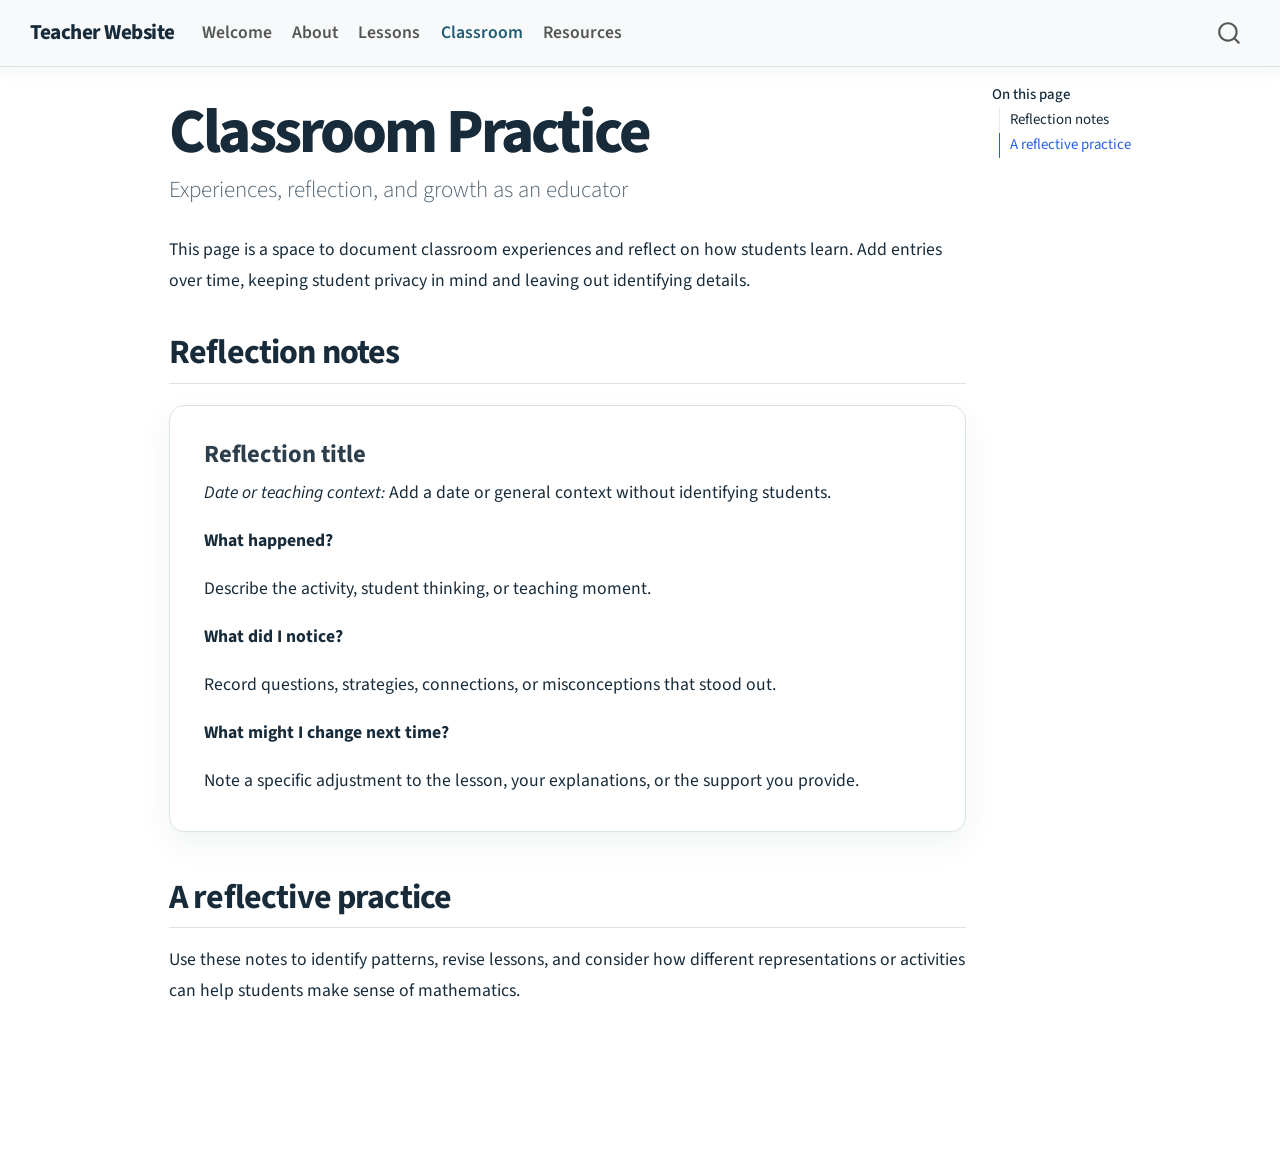
==== classroom.html @ 3ddf19dd "Built site for gh-pages" ====
<!DOCTYPE html>
<html xmlns="http://www.w3.org/1999/xhtml" lang="en" xml:lang="en"><head>

<meta charset="utf-8">
<meta name="generator" content="quarto-1.10.18">

<meta name="viewport" content="width=device-width, initial-scale=1.0, user-scalable=yes">


<title>Classroom Practice – Teacher Website</title>
<style>
/* Default styles provided by pandoc.
** See https://pandoc.org/MANUAL.html#variables-for-html for config info.
*/
span.smallcaps{font-variant: small-caps;}
div.columns{display: flex; gap: 1.5em;}
div.column{flex: auto;}
@media screen {
div.columns{gap: min(4vw, 1.5em);}
div.column{overflow-x: auto;}
}
div.hanging-indent{margin-left: 1.5em; text-indent: -1.5em;}
ul.task-list{list-style: none;}
ul.task-list li input[type="checkbox"] {
  width: 0.8em;
  margin: 0 0.8em 0.2em -1em; /* quarto-specific, see https://github.com/quarto-dev/quarto-cli/issues/4556 */ 
  vertical-align: middle;
}
</style>


<script src="site_libs/quarto-nav/quarto-nav.js"></script>
<script src="site_libs/quarto-nav/headroom.min.js"></script>
<script src="site_libs/clipboard/clipboard.min.js"></script>
<script src="site_libs/quarto-search/autocomplete.umd.js"></script>
<script src="site_libs/quarto-search/fuse.min.js"></script>
<script src="site_libs/quarto-search/quarto-search.js"></script>
<meta name="quarto:offset" content="./">
<script src="site_libs/quarto-html/quarto.js" type="module"></script>
<script src="site_libs/quarto-html/tabsets/tabsets.js" type="module"></script>
<script src="site_libs/quarto-html/popper.min.js"></script>
<script src="site_libs/quarto-html/tippy.umd.min.js"></script>
<script src="site_libs/quarto-html/anchor.min.js"></script>
<link href="site_libs/quarto-html/tippy.css" rel="stylesheet">
<link href="site_libs/quarto-html/quarto-syntax-highlighting-64a204ab8560d761af7679ceaba22944.css" rel="stylesheet" id="quarto-text-highlighting-styles">
<script src="site_libs/bootstrap/bootstrap.min.js"></script>
<link href="site_libs/bootstrap/bootstrap-icons.css" rel="stylesheet">
<link href="site_libs/bootstrap/bootstrap-445b8638c3d06994fee0907d791121c4.min.css" rel="stylesheet" append-hash="true" id="quarto-bootstrap" data-mode="light">
<script id="quarto-search-options" type="application/json">{
  "location": "navbar",
  "copy-button": false,
  "collapse-after": 3,
  "panel-placement": "end",
  "type": "overlay",
  "limit": 50,
  "keyboard-shortcut": [
    "f",
    "/",
    "s"
  ],
  "show-item-context": false,
  "language": {
    "search-no-results-text": "No results",
    "search-matching-documents-text": "matching documents",
    "search-copy-link-title": "Copy link to search",
    "search-hide-matches-text": "Hide additional matches",
    "search-more-match-text": "more match in this document",
    "search-more-matches-text": "more matches in this document",
    "search-clear-button-title": "Clear",
    "search-text-placeholder": "",
    "search-detached-cancel-button-title": "Cancel",
    "search-submit-button-title": "Submit",
    "search-label": "Search"
  }
}</script>
<style>html{ scroll-behavior: smooth; }</style>


<link rel="stylesheet" href="styles.css">
</head>

<body class="nav-fixed quarto-light">

<div id="quarto-search-results"></div>
  <header id="quarto-header" class="headroom fixed-top">
    <nav class="navbar navbar-expand-lg " data-bs-theme="dark">
      <div class="navbar-container container-fluid">
      <div class="navbar-brand-container mx-auto">
    <a class="navbar-brand" href="./index.html">
    <span class="navbar-title">Teacher Website</span>
    </a>
  </div>
            <div id="quarto-search" class="" title="Search"></div>
          <button class="navbar-toggler" type="button" data-bs-toggle="collapse" data-bs-target="#navbarCollapse" aria-controls="navbarCollapse" role="menu" aria-expanded="false" aria-label="Toggle navigation" onclick="if (window.quartoToggleHeadroom) { window.quartoToggleHeadroom(); }">
  <span class="navbar-toggler-icon"></span>
</button>
          <div class="collapse navbar-collapse" id="navbarCollapse">
            <ul class="navbar-nav navbar-nav-scroll me-auto">
  <li class="nav-item">
    <a class="nav-link" href="./index.html"> 
<span class="menu-text">Welcome</span></a>
  </li>  
  <li class="nav-item">
    <a class="nav-link" href="./resume.html"> 
<span class="menu-text">About</span></a>
  </li>  
  <li class="nav-item">
    <a class="nav-link" href="./lessons.html"> 
<span class="menu-text">Lessons</span></a>
  </li>  
  <li class="nav-item">
    <a class="nav-link active" href="./classroom.html" aria-current="page"> 
<span class="menu-text">Classroom</span></a>
  </li>  
  <li class="nav-item">
    <a class="nav-link" href="./resources.html"> 
<span class="menu-text">Resources</span></a>
  </li>  
</ul>
          </div> <!-- /navcollapse -->
            <div class="quarto-navbar-tools">
</div>
      </div> <!-- /container-fluid -->
    </nav>
</header>
<!-- content -->
<div id="quarto-content" class="quarto-container page-columns page-rows-contents page-layout-article page-navbar">
<!-- sidebar -->
<!-- margin-sidebar -->
    <div id="quarto-margin-sidebar" class="sidebar margin-sidebar">
        <nav id="TOC" role="doc-toc" class="toc-active">
    <h2 id="toc-title">On this page</h2>
   
  <ul>
  <li><a href="#reflection-notes" id="toc-reflection-notes" class="nav-link active" data-scroll-target="#reflection-notes">Reflection notes</a>
  <ul class="collapse">
  <li><a href="#reflection-title" id="toc-reflection-title" class="nav-link" data-scroll-target="#reflection-title">Reflection title</a></li>
  </ul></li>
  <li><a href="#a-reflective-practice" id="toc-a-reflective-practice" class="nav-link" data-scroll-target="#a-reflective-practice">A reflective practice</a></li>
  </ul>
</nav>
    </div>
<!-- main -->
<main class="content" id="quarto-document-content">

<header id="title-block-header" class="quarto-title-block default">
<div class="quarto-title">
<h1 class="title">Classroom Practice</h1>
<p class="subtitle lead">Experiences, reflection, and growth as an educator</p>
</div>



<div class="quarto-title-meta">

    
  
    
  </div>
  


</header>


<p>This page is a space to document classroom experiences and reflect on how students learn. Add entries over time, keeping student privacy in mind and leaving out identifying details.</p>
<section id="reflection-notes" class="level2">
<h2 class="anchored" data-anchor-id="reflection-notes">Reflection notes</h2>
<section id="reflection-title" class="level3 portfolio-card">
<h3 class="anchored" data-anchor-id="reflection-title">Reflection title</h3>
<p><em>Date or teaching context:</em> Add a date or general context without identifying students.</p>
<p><strong>What happened?</strong></p>
<p>Describe the activity, student thinking, or teaching moment.</p>
<p><strong>What did I notice?</strong></p>
<p>Record questions, strategies, connections, or misconceptions that stood out.</p>
<p><strong>What might I change next time?</strong></p>
<p>Note a specific adjustment to the lesson, your explanations, or the support you provide.</p>
</section>
</section>
<section id="a-reflective-practice" class="level2">
<h2 class="anchored" data-anchor-id="a-reflective-practice">A reflective practice</h2>
<p>Use these notes to identify patterns, revise lessons, and consider how different representations or activities can help students make sense of mathematics.</p>


</section>

</main> <!-- /main -->
<script id="quarto-html-after-body" type="application/javascript">
  window.document.addEventListener("DOMContentLoaded", function (event) {
    const icon = "";
    const anchorJS = new window.AnchorJS();
    anchorJS.options = {
      placement: 'right',
      icon: icon
    };
    anchorJS.add('.anchored');
    const isCodeAnnotation = (el) => {
      for (const clz of el.classList) {
        if (clz.startsWith('code-annotation-')) {                     
          return true;
        }
      }
      return false;
    }
    const onCopySuccess = function(e) {
      // button target
      const button = e.trigger;
      // don't keep focus
      button.blur();
      // flash "checked"
      button.classList.add('code-copy-button-checked');
      var currentTitle = button.getAttribute("title");
      button.setAttribute("title", "Copied!");
      let tooltip;
      if (window.bootstrap) {
        button.setAttribute("data-bs-toggle", "tooltip");
        button.setAttribute("data-bs-placement", "left");
        button.setAttribute("data-bs-title", "Copied!");
        tooltip = new bootstrap.Tooltip(button, 
          { trigger: "manual", 
            customClass: "code-copy-button-tooltip",
            offset: [0, -8]});
        tooltip.show();    
      }
      setTimeout(function() {
        if (tooltip) {
          tooltip.hide();
          button.removeAttribute("data-bs-title");
          button.removeAttribute("data-bs-toggle");
          button.removeAttribute("data-bs-placement");
        }
        button.setAttribute("title", currentTitle);
        button.classList.remove('code-copy-button-checked');
      }, 1000);
      // clear code selection
      e.clearSelection();
    }
    const getTextToCopy = function(trigger) {
      const outerScaffold = trigger.parentElement.cloneNode(true);
      const codeEl = outerScaffold.querySelector('code');
      for (const childEl of codeEl.children) {
        if (isCodeAnnotation(childEl)) {
          childEl.remove();
        }
      }
      return codeEl.innerText;
    }
    const clipboard = new window.ClipboardJS('.code-copy-button:not([data-in-quarto-modal])', {
      text: getTextToCopy
    });
    clipboard.on('success', onCopySuccess);
    if (window.document.getElementById('quarto-embedded-source-code-modal')) {
      const clipboardModal = new window.ClipboardJS('.code-copy-button[data-in-quarto-modal]', {
        text: getTextToCopy,
        container: window.document.getElementById('quarto-embedded-source-code-modal')
      });
      clipboardModal.on('success', onCopySuccess);
    }
      var localhostRegex = new RegExp(/^(?:http|https):\/\/localhost\:?[0-9]*\//);
      var mailtoRegex = new RegExp(/^mailto:/);
        var filterRegex = new RegExp('/' + window.location.host + '/');
      var isInternal = (href) => {
          return filterRegex.test(href) || localhostRegex.test(href) || mailtoRegex.test(href);
      }
      // Inspect non-navigation links and adorn them if external
     var links = window.document.querySelectorAll('a[href]:not(.nav-link):not(.navbar-brand):not(.toc-action):not(.sidebar-link):not(.sidebar-item-toggle):not(.pagination-link):not(.no-external):not([aria-hidden]):not(.dropdown-item):not(.quarto-navigation-tool):not(.about-link)');
      for (var i=0; i<links.length; i++) {
        const link = links[i];
        if (!isInternal(link.href)) {
          // undo the damage that might have been done by quarto-nav.js in the case of
          // links that we want to consider external
          if (link.dataset.originalHref !== undefined) {
            link.href = link.dataset.originalHref;
          }
        }
      }
    function tippyHover(el, contentFn, onTriggerFn, onUntriggerFn) {
      const config = {
        allowHTML: true,
        maxWidth: 500,
        delay: 100,
        arrow: false,
        appendTo: function(el) {
            return el.parentElement;
        },
        interactive: true,
        interactiveBorder: 10,
        theme: 'quarto',
        placement: 'bottom-start',
      };
      if (contentFn) {
        config.content = contentFn;
      }
      if (onTriggerFn) {
        config.onTrigger = onTriggerFn;
      }
      if (onUntriggerFn) {
        config.onUntrigger = onUntriggerFn;
      }
      window.tippy(el, config); 
    }
    const noterefs = window.document.querySelectorAll('a[role="doc-noteref"]');
    for (var i=0; i<noterefs.length; i++) {
      const ref = noterefs[i];
      tippyHover(ref, function() {
        // use id or data attribute instead here
        let href = ref.getAttribute('data-footnote-href') || ref.getAttribute('href');
        try { href = new URL(href).hash; } catch {}
        const id = href.replace(/^#\/?/, "");
        const note = window.document.getElementById(id);
        if (note) {
          return note.innerHTML;
        } else {
          return "";
        }
      });
    }
    const xrefs = window.document.querySelectorAll('a.quarto-xref');
    const processXRef = (id, note) => {
      // Strip column container classes
      const stripColumnClz = (el) => {
        el.classList.remove("page-full", "page-columns");
        if (el.children) {
          for (const child of el.children) {
            stripColumnClz(child);
          }
        }
      }
      stripColumnClz(note)
      if (id === null || id.startsWith('sec-')) {
        // Special case sections, only their first couple elements
        const container = document.createElement("div");
        if (note.children && note.children.length > 2) {
          container.appendChild(note.children[0].cloneNode(true));
          for (let i = 1; i < note.children.length; i++) {
            const child = note.children[i];
            if (child.tagName === "P" && child.innerText === "") {
              continue;
            } else {
              container.appendChild(child.cloneNode(true));
              break;
            }
          }
          if (window.Quarto?.typesetMath) {
            window.Quarto.typesetMath(container);
          }
          return container.innerHTML
        } else {
          if (window.Quarto?.typesetMath) {
            window.Quarto.typesetMath(note);
          }
          return note.innerHTML;
        }
      } else {
        // Remove any anchor links if they are present
        const anchorLink = note.querySelector('a.anchorjs-link');
        if (anchorLink) {
          anchorLink.remove();
        }
        if (window.Quarto?.typesetMath) {
          window.Quarto.typesetMath(note);
        }
        if (note.classList.contains("callout")) {
          return note.outerHTML;
        } else {
          return note.innerHTML;
        }
      }
    }
    for (var i=0; i<xrefs.length; i++) {
      const xref = xrefs[i];
      tippyHover(xref, undefined, function(instance) {
        instance.disable();
        let url = xref.getAttribute('href');
        let hash = undefined; 
        if (url.startsWith('#')) {
          hash = url;
        } else {
          try { hash = new URL(url).hash; } catch {}
        }
        if (hash) {
          const id = hash.replace(/^#\/?/, "");
          const note = window.document.getElementById(id);
          if (note !== null) {
            try {
              const html = processXRef(id, note.cloneNode(true));
              instance.setContent(html);
            } finally {
              instance.enable();
              instance.show();
            }
          } else {
            // See if we can fetch this
            fetch(url.split('#')[0])
            .then(res => res.text())
            .then(html => {
              const parser = new DOMParser();
              const htmlDoc = parser.parseFromString(html, "text/html");
              const note = htmlDoc.getElementById(id);
              if (note !== null) {
                const html = processXRef(id, note);
                instance.setContent(html);
              } 
            }).finally(() => {
              instance.enable();
              instance.show();
            });
          }
        } else {
          // See if we can fetch a full url (with no hash to target)
          // This is a special case and we should probably do some content thinning / targeting
          fetch(url)
          .then(res => res.text())
          .then(html => {
            const parser = new DOMParser();
            const htmlDoc = parser.parseFromString(html, "text/html");
            const note = htmlDoc.querySelector('main.content');
            if (note !== null) {
              // This should only happen for chapter cross references
              // (since there is no id in the URL)
              // remove the first header
              if (note.children.length > 0 && note.children[0].tagName === "HEADER") {
                note.children[0].remove();
              }
              const html = processXRef(null, note);
              instance.setContent(html);
            } 
          }).finally(() => {
            instance.enable();
            instance.show();
          });
        }
      }, function(instance) {
      });
    }
        let selectedAnnoteEl;
        const selectorForAnnotation = ( cell, annotation) => {
          let cellAttr = 'data-code-cell="' + cell + '"';
          let lineAttr = 'data-code-annotation="' +  annotation + '"';
          const selector = 'span[' + cellAttr + '][' + lineAttr + ']';
          return selector;
        }
        const selectCodeLines = (annoteEl) => {
          const doc = window.document;
          const targetCell = annoteEl.getAttribute("data-target-cell");
          const targetAnnotation = annoteEl.getAttribute("data-target-annotation");
          const annoteSpan = window.document.querySelector(selectorForAnnotation(targetCell, targetAnnotation));
          const lines = annoteSpan.getAttribute("data-code-lines").split(",");
          const lineIds = lines.map((line) => {
            return targetCell + "-" + line;
          })
          let top = null;
          let height = null;
          let parent = null;
          if (lineIds.length > 0) {
              //compute the position of the single el (top and bottom and make a div)
              const el = window.document.getElementById(lineIds[0]);
              top = el.offsetTop;
              height = el.offsetHeight;
              parent = el.parentElement.parentElement;
            if (lineIds.length > 1) {
              const lastEl = window.document.getElementById(lineIds[lineIds.length - 1]);
              const bottom = lastEl.offsetTop + lastEl.offsetHeight;
              height = bottom - top;
            }
            if (top !== null && height !== null && parent !== null) {
              // cook up a div (if necessary) and position it 
              let div = window.document.getElementById("code-annotation-line-highlight");
              if (div === null) {
                div = window.document.createElement("div");
                div.setAttribute("id", "code-annotation-line-highlight");
                div.style.position = 'absolute';
                parent.appendChild(div);
              }
              div.style.top = top - 2 + "px";
              div.style.height = height + 4 + "px";
              div.style.left = 0;
              let gutterDiv = window.document.getElementById("code-annotation-line-highlight-gutter");
              if (gutterDiv === null) {
                gutterDiv = window.document.createElement("div");
                gutterDiv.setAttribute("id", "code-annotation-line-highlight-gutter");
                gutterDiv.style.position = 'absolute';
                const codeCell = window.document.getElementById(targetCell);
                const gutter = codeCell.querySelector('.code-annotation-gutter');
                gutter.appendChild(gutterDiv);
              }
              gutterDiv.style.top = top - 2 + "px";
              gutterDiv.style.height = height + 4 + "px";
            }
            selectedAnnoteEl = annoteEl;
          }
        };
        const unselectCodeLines = () => {
          const elementsIds = ["code-annotation-line-highlight", "code-annotation-line-highlight-gutter"];
          elementsIds.forEach((elId) => {
            const div = window.document.getElementById(elId);
            if (div) {
              div.remove();
            }
          });
          selectedAnnoteEl = undefined;
        };
          // Handle positioning of the toggle
      window.addEventListener(
        "resize",
        throttle(() => {
          elRect = undefined;
          if (selectedAnnoteEl) {
            selectCodeLines(selectedAnnoteEl);
          }
        }, 10)
      );
      function throttle(fn, ms) {
      let throttle = false;
      let timer;
        return (...args) => {
          if(!throttle) { // first call gets through
              fn.apply(this, args);
              throttle = true;
          } else { // all the others get throttled
              if(timer) clearTimeout(timer); // cancel #2
              timer = setTimeout(() => {
                fn.apply(this, args);
                timer = throttle = false;
              }, ms);
          }
        };
      }
        // Attach click handler to the DT
        const annoteDls = window.document.querySelectorAll('dt[data-target-cell]');
        for (const annoteDlNode of annoteDls) {
          annoteDlNode.addEventListener('click', (event) => {
            const clickedEl = event.target;
            if (clickedEl !== selectedAnnoteEl) {
              unselectCodeLines();
              const activeEl = window.document.querySelector('dt[data-target-cell].code-annotation-active');
              if (activeEl) {
                activeEl.classList.remove('code-annotation-active');
              }
              selectCodeLines(clickedEl);
              clickedEl.classList.add('code-annotation-active');
            } else {
              // Unselect the line
              unselectCodeLines();
              clickedEl.classList.remove('code-annotation-active');
            }
          });
        }
    const findCites = (el) => {
      const parentEl = el.parentElement;
      if (parentEl) {
        const cites = parentEl.dataset.cites;
        if (cites) {
          return {
            el,
            cites: cites.split(' ')
          };
        } else {
          return findCites(el.parentElement)
        }
      } else {
        return undefined;
      }
    };
    var bibliorefs = window.document.querySelectorAll('a[role="doc-biblioref"]');
    for (var i=0; i<bibliorefs.length; i++) {
      const ref = bibliorefs[i];
      const citeInfo = findCites(ref);
      if (citeInfo) {
        tippyHover(citeInfo.el, function() {
          var popup = window.document.createElement('div');
          citeInfo.cites.forEach(function(cite) {
            var citeDiv = window.document.createElement('div');
            citeDiv.classList.add('hanging-indent');
            citeDiv.classList.add('csl-entry');
            var biblioDiv = window.document.getElementById('ref-' + cite);
            if (biblioDiv) {
              citeDiv.innerHTML = biblioDiv.innerHTML;
            }
            popup.appendChild(citeDiv);
          });
          return popup.innerHTML;
        });
      }
    }
  });
  </script>
</div> <!-- /content -->




<script src="site_libs/quarto-html/zenscroll-min.js"></script>
</body></html>
---- site_libs/quarto-html/tippy.css ----
.tippy-box[data-animation=fade][data-state=hidden]{opacity:0}[data-tippy-root]{max-width:calc(100vw - 10px)}.tippy-box{position:relative;background-color:#333;color:#fff;border-radius:4px;font-size:14px;line-height:1.4;white-space:normal;outline:0;transition-property:transform,visibility,opacity}.tippy-box[data-placement^=top]>.tippy-arrow{bottom:0}.tippy-box[data-placement^=top]>.tippy-arrow:before{bottom:-7px;left:0;border-width:8px 8px 0;border-top-color:initial;transform-origin:center top}.tippy-box[data-placement^=bottom]>.tippy-arrow{top:0}.tippy-box[data-placement^=bottom]>.tippy-arrow:before{top:-7px;left:0;border-width:0 8px 8px;border-bottom-color:initial;transform-origin:center bottom}.tippy-box[data-placement^=left]>.tippy-arrow{right:0}.tippy-box[data-placement^=left]>.tippy-arrow:before{border-width:8px 0 8px 8px;border-left-color:initial;right:-7px;transform-origin:center left}.tippy-box[data-placement^=right]>.tippy-arrow{left:0}.tippy-box[data-placement^=right]>.tippy-arrow:before{left:-7px;border-width:8px 8px 8px 0;border-right-color:initial;transform-origin:center right}.tippy-box[data-inertia][data-state=visible]{transition-timing-function:cubic-bezier(.54,1.5,.38,1.11)}.tippy-arrow{width:16px;height:16px;color:#333}.tippy-arrow:before{content:"";position:absolute;border-color:transparent;border-style:solid}.tippy-content{position:relative;padding:5px 9px;z-index:1}
---- site_libs/quarto-html/quarto-syntax-highlighting-64a204ab8560d761af7679ceaba22944.css ----
/* quarto syntax highlight colors */
:root {
  --quarto-hl-ot-color: #003B4F;
  --quarto-hl-at-color: #657422;
  --quarto-hl-ss-color: #20794D;
  --quarto-hl-an-color: #5E5E5E;
  --quarto-hl-fu-color: #4758AB;
  --quarto-hl-st-color: #20794D;
  --quarto-hl-cf-color: #003B4F;
  --quarto-hl-op-color: #5E5E5E;
  --quarto-hl-er-color: #AD0000;
  --quarto-hl-bn-color: #AD0000;
  --quarto-hl-al-color: #AD0000;
  --quarto-hl-va-color: #111111;
  --quarto-hl-bu-color: inherit;
  --quarto-hl-ex-color: inherit;
  --quarto-hl-pp-color: #AD0000;
  --quarto-hl-in-color: #5E5E5E;
  --quarto-hl-vs-color: #20794D;
  --quarto-hl-wa-color: #5E5E5E;
  --quarto-hl-do-color: #5E5E5E;
  --quarto-hl-im-color: #00769E;
  --quarto-hl-ch-color: #20794D;
  --quarto-hl-dt-color: #AD0000;
  --quarto-hl-fl-color: #AD0000;
  --quarto-hl-co-color: #5E5E5E;
  --quarto-hl-cv-color: #5E5E5E;
  --quarto-hl-cn-color: #8f5902;
  --quarto-hl-sc-color: #5E5E5E;
  --quarto-hl-dv-color: #AD0000;
  --quarto-hl-kw-color: #003B4F;
}

/* other quarto variables */
:root {
  --quarto-font-monospace: SFMono-Regular, Menlo, Monaco, Consolas, "Liberation Mono", "Courier New", monospace;
}

/* syntax highlight based on Pandoc's rules */
pre > code.sourceCode > span {
  color: #003B4F;
}

code.sourceCode > span {
  color: #003B4F;
}

div.sourceCode,
div.sourceCode pre.sourceCode {
  color: #003B4F;
}

/* Normal */
code span {
  color: #003B4F;
}

/* Alert */
code span.al {
  color: #AD0000;
  font-style: inherit;
}

/* Annotation */
code span.an {
  color: #5E5E5E;
  font-style: inherit;
}

/* Attribute */
code span.at {
  color: #657422;
  font-style: inherit;
}

/* BaseN */
code span.bn {
  color: #AD0000;
  font-style: inherit;
}

/* BuiltIn */
code span.bu {
  font-style: inherit;
}

/* ControlFlow */
code span.cf {
  color: #003B4F;
  font-weight: bold;
  font-style: inherit;
}

/* Char */
code span.ch {
  color: #20794D;
  font-style: inherit;
}

/* Constant */
code span.cn {
  color: #8f5902;
  font-style: inherit;
}

/* Comment */
code span.co {
  color: #5E5E5E;
  font-style: inherit;
}

/* CommentVar */
code span.cv {
  color: #5E5E5E;
  font-style: italic;
}

/* Documentation */
code span.do {
  color: #5E5E5E;
  font-style: italic;
}

/* DataType */
code span.dt {
  color: #AD0000;
  font-style: inherit;
}

/* DecVal */
code span.dv {
  color: #AD0000;
  font-style: inherit;
}

/* Error */
code span.er {
  color: #AD0000;
  font-style: inherit;
}

/* Extension */
code span.ex {
  font-style: inherit;
}

/* Float */
code span.fl {
  color: #AD0000;
  font-style: inherit;
}

/* Function */
code span.fu {
  color: #4758AB;
  font-style: inherit;
}

/* Import */
code span.im {
  color: #00769E;
  font-style: inherit;
}

/* Information */
code span.in {
  color: #5E5E5E;
  font-style: inherit;
}

/* Keyword */
code span.kw {
  color: #003B4F;
  font-weight: bold;
  font-style: inherit;
}

/* Operator */
code span.op {
  color: #5E5E5E;
  font-style: inherit;
}

/* Other */
code span.ot {
  color: #003B4F;
  font-style: inherit;
}

/* Preprocessor */
code span.pp {
  color: #AD0000;
  font-style: inherit;
}

/* SpecialChar */
code span.sc {
  color: #5E5E5E;
  font-style: inherit;
}

/* SpecialString */
code span.ss {
  color: #20794D;
  font-style: inherit;
}

/* String */
code span.st {
  color: #20794D;
  font-style: inherit;
}

/* Variable */
code span.va {
  color: #111111;
  font-style: inherit;
}

/* VerbatimString */
code span.vs {
  color: #20794D;
  font-style: inherit;
}

/* Warning */
code span.wa {
  color: #5E5E5E;
  font-style: italic;
}

.prevent-inlining {
  content: "</";
}

/*# sourceMappingURL=9d8d5bb603a83b8298b89080a598c93b.css.map */
---- styles.css ----
/* Shared visual style for the mathematics teaching portfolio. */
:root {
  --portfolio-ink: #172b3a;
  --portfolio-muted: #526575;
  --portfolio-blue: #1f5c75;
  --portfolio-blue-dark: #16465d;
  --portfolio-teal: #a8d7cf;
  --portfolio-paper: #f5f8f7;
  --portfolio-line: #d9e4e4;
  --portfolio-white: #ffffff;
}

body {
  color: var(--portfolio-ink);
  background: var(--portfolio-white);
  font-size: 1.04rem;
  line-height: 1.75;
}

.navbar {
  border-bottom: 1px solid var(--portfolio-line);
  box-shadow: 0 4px 18px rgb(23 43 58 / 5%);
}

.navbar-title {
  color: var(--portfolio-ink);
  font-weight: 750;
  letter-spacing: -0.025em;
}

.navbar .nav-link {
  font-weight: 600;
}

.navbar .nav-link:hover,
.navbar .nav-link:focus,
.navbar .nav-link.active {
  color: var(--portfolio-blue);
}

.quarto-title-block .quarto-title {
  max-width: 850px;
}

.quarto-title-block h1.title {
  color: var(--portfolio-ink);
  font-size: clamp(2.35rem, 5vw, 3.7rem);
  font-weight: 750;
  letter-spacing: -0.045em;
  line-height: 1.1;
}

.quarto-title-block .subtitle {
  max-width: 720px;
  color: var(--portfolio-muted);
  font-size: clamp(1.1rem, 2.3vw, 1.35rem);
  line-height: 1.5;
}

main.content {
  padding-bottom: 3rem;
}

main.content h2 {
  margin-top: 2.6rem;
  color: var(--portfolio-ink);
  font-size: clamp(1.55rem, 3vw, 2rem);
  font-weight: 700;
  letter-spacing: -0.025em;
}

main.content h3 {
  color: var(--portfolio-ink);
  font-weight: 700;
}

a {
  color: var(--portfolio-blue);
  text-underline-offset: 0.18em;
}

a:hover {
  color: var(--portfolio-blue-dark);
}

.home-intro {
  max-width: 900px;
  margin: 0 auto 2.5rem;
  padding: clamp(1.5rem, 4vw, 2.75rem);
  border: 1px solid var(--portfolio-line);
  border-left: 5px solid var(--portfolio-teal);
  border-radius: 0.9rem;
  background: linear-gradient(135deg, var(--portfolio-paper), #fff 72%);
  color: var(--portfolio-muted);
  font-size: 1.12rem;
}

.home-intro p:last-child {
  margin-bottom: 0;
}

.updates-box {
  box-sizing: border-box;
  max-width: 100%;
  margin: 1.25rem 0 2.5rem;
  padding: clamp(1rem, 3vw, 1.75rem);
  border: 1px solid var(--portfolio-line);
  border-radius: 0.9rem;
  background: var(--portfolio-paper);
  overflow-wrap: anywhere;
}

/* Keep the update timeline compact when it sits in Quarto's page margin. */
.updates-box.column-margin {
  box-sizing: border-box;
  width: 100%;
  max-width: 100%;
  margin: 0;
  padding: 1.1rem;
  font-size: 0.94rem;
}

.updates-box h2 {
  margin: 0 0 1rem;
  font-size: clamp(1.35rem, 2vw, 1.65rem);
  line-height: 1.2;
}

.updates-box .update-entry {
  display: block !important;
  width: 100%;
  min-width: 0;
  padding: 1rem 0;
}

.updates-box .update-date {
  display: inline-block;
  width: fit-content;
  margin: 0 0 0.55rem;
  padding: 0 0 0.3rem;
  border-right: 0;
  border-bottom: 2px solid var(--portfolio-teal);
  font-size: 0.78rem;
}

.updates-box .update-content {
  min-width: 0;
  overflow-wrap: anywhere;
}

.updates-box .update-content strong {
  font-size: 1rem;
}

.updates-box .update-content p {
  font-size: 0.92rem;
  line-height: 1.5;
}

.update-entry {
  display: grid;
  grid-template-columns: minmax(130px, 180px) minmax(0, 1fr);
  gap: 1.5rem;
  padding: 1.35rem 0;
  border-bottom: 1px solid var(--portfolio-line);
}

.update-entry:first-child {
  padding-top: 0.25rem;
}

.update-entry:last-child {
  padding-bottom: 0.25rem;
  border-bottom: 0;
}

.update-date {
  align-self: start;
  padding: 0.1rem 1.2rem 0.1rem 0;
  border-right: 2px solid var(--portfolio-teal);
  color: var(--portfolio-blue);
  font-size: 0.88rem;
  font-weight: 750;
  letter-spacing: 0.055em;
}

.update-content strong {
  color: var(--portfolio-ink);
  font-size: 1.08rem;
}

.update-content p {
  margin: 0.3rem 0 0;
  color: var(--portfolio-muted);
}

.portfolio-card {
  margin: 1.25rem 0 2rem;
  padding: clamp(1.25rem, 3vw, 2rem);
  border: 1px solid var(--portfolio-line);
  border-radius: 0.9rem;
  background: var(--portfolio-white);
  box-shadow: 0 12px 32px rgb(23 43 58 / 6%);
}

.portfolio-card h3 {
  margin-top: 0;
}

.portfolio-card p:last-child,
.portfolio-card ul:last-child,
.portfolio-card ol:last-child {
  margin-bottom: 0;
}

/* Résumé page */
.resume-page {
  max-width: 900px;
  margin-inline: auto;
}

.resume-page > h2 {
  margin-top: 3rem;
  padding-bottom: 0.4rem;
  border-bottom: 1px solid var(--portfolio-line);
}

.resume-lead {
  margin: 1rem 0 2.25rem;
  padding: clamp(1.25rem, 3vw, 2rem);
  border: 1px solid var(--portfolio-line);
  border-left: 5px solid var(--portfolio-teal);
  border-radius: 0.9rem;
  background: linear-gradient(135deg, var(--portfolio-paper), #fff 80%);
  color: var(--portfolio-muted);
  font-size: 1.12rem;
}

.resume-lead p {
  margin-bottom: 0;
}

.resume-lead p:first-child {
  margin-bottom: 0.45rem;
  color: var(--portfolio-blue);
  font-size: 0.82rem;
  font-weight: 750;
  letter-spacing: 0.09em;
  text-transform: uppercase;
}

.resume-grid {
  display: grid;
  grid-template-columns: repeat(2, minmax(0, 1fr));
  gap: 1rem;
  margin: 1.25rem 0 2rem;
}

.resume-grid > .resume-card {
  margin: 0;
}

.resume-card,
.resume-entry {
  min-width: 0;
  overflow-wrap: anywhere;
}

.resume-card {
  margin: 1rem 0 1.25rem;
  padding: clamp(1.1rem, 2.5vw, 1.5rem);
  border: 1px solid var(--portfolio-line);
  border-radius: 0.85rem;
  background: var(--portfolio-paper);
}

.resume-card h3,
.resume-entry h3 {
  margin-top: 0;
  margin-bottom: 0.45rem;
  font-size: 1.15rem;
}

.resume-card p:last-child,
.resume-entry p:last-child,
.resume-entry ul:last-child {
  margin-bottom: 0;
}

.resume-entry {
  margin: 1.4rem 0 1.5rem 0.35rem;
  padding: 0.1rem 0 0.2rem 1.25rem;
  border-left: 3px solid var(--portfolio-teal);
}

.resume-entry > p:first-of-type {
  color: var(--portfolio-blue);
  font-size: 0.92rem;
  font-weight: 650;
}

.resume-entry ul {
  padding-left: 1.2rem;
}

.resume-entry li + li {
  margin-top: 0.25rem;
}

.resume-page a {
  font-weight: 650;
}

/* Coordinate-plane rotation activity */
.rotation-tool {
  max-width: 850px;
  margin: 1.5rem auto 2rem;
  color: var(--portfolio-ink);
}

.rotation-angle-control {
  margin: 1rem 0 1.4rem;
}

.rotation-center-controls {
  display: flex;
  flex-wrap: wrap;
  align-items: center;
  gap: 0.55rem;
  margin: 1rem 0;
  padding: 0.8rem 1rem;
  border: 1px solid var(--portfolio-line);
  border-radius: 0.65rem;
}

.rotation-center-controls legend {
  float: none;
  width: auto;
  margin: 0;
  padding: 0 0.35rem;
  color: var(--portfolio-ink);
  font-size: 0.98rem;
  font-weight: 750;
}

.rotation-center-controls label {
  font-weight: 700;
}

.rotation-center-controls input[type="number"] {
  width: 4.5rem;
  min-height: 2.5rem;
  padding: 0.35rem 0.5rem;
  border: 1px solid var(--portfolio-line);
  border-radius: 0.35rem;
  color: var(--portfolio-ink);
  background: var(--portfolio-white);
}

.rotation-center-controls .btn {
  min-height: 2.5rem;
}

.rotation-current-center {
  color: var(--portfolio-muted);
  font-size: 0.92rem;
}

.rotation-current-center output {
  color: var(--portfolio-blue-dark);
  font-weight: 750;
  font-variant-numeric: tabular-nums;
}

.rotation-angle-heading {
  display: flex;
  align-items: baseline;
  justify-content: space-between;
  gap: 1rem;
  margin-bottom: 0.35rem;
  font-weight: 650;
}

.rotation-angle-heading output {
  color: var(--portfolio-blue);
  font-variant-numeric: tabular-nums;
  font-size: 1.2rem;
  font-weight: 750;
}

#rotation-angle {
  display: block;
  width: 100%;
  accent-color: #c74343;
}

.rotation-distance-toggle {
  display: flex;
  align-items: flex-start;
  gap: 0.6rem;
  width: fit-content;
  margin: 0.25rem 0 1rem;
  color: var(--portfolio-ink);
  font-weight: 700;
  cursor: pointer;
}

.rotation-distance-toggle input {
  width: 1.15rem;
  height: 1.15rem;
  margin-top: 0.3rem;
  accent-color: var(--portfolio-blue);
}

.rotation-distance-panel[hidden] {
  display: none !important;
}

.rotation-distance-panel {
  margin: 0 0 1.5rem;
  padding: 1rem 1.1rem;
  border: 1px solid var(--portfolio-line);
  border-radius: 0.7rem;
  background: var(--portfolio-paper);
}

.rotation-distance-panel h3 {
  margin: 0 0 0.3rem;
  color: var(--portfolio-ink);
  font-size: 1.08rem;
}

.rotation-distance-panel p {
  margin: 0 0 0.75rem;
  color: var(--portfolio-muted);
  font-size: 0.92rem;
}

.rotation-distance-table-wrap {
  overflow-x: auto;
  margin: 0.75rem 0;
}

.rotation-distance-table {
  width: 100%;
  min-width: 580px;
  border-collapse: collapse;
  font-size: 0.9rem;
  font-variant-numeric: tabular-nums;
}

.rotation-distance-table th,
.rotation-distance-table td {
  padding: 0.45rem 0.6rem;
  border-bottom: 1px solid var(--portfolio-line);
  text-align: center;
}

.rotation-distance-table th {
  color: var(--portfolio-ink);
  font-weight: 750;
}

.rotation-distance-table td:first-child {
  font-weight: 750;
}

.rotation-distance-table-note,
.rotation-distance-panel .rotation-distance-note {
  margin-bottom: 0;
  font-size: 0.86rem;
}

.rotation-distance-guide {
  stroke-dasharray: 4 4;
  stroke-width: 1.7;
  opacity: 0.8;
  pointer-events: none;
}

.original-distance-guide {
  stroke: var(--portfolio-blue-dark);
}

.rotated-distance-guide {
  stroke: #c74343;
}

.rotation-point-controls {
  display: flex;
  flex-wrap: wrap;
  align-items: center;
  gap: 0.55rem;
  margin: 1rem 0 0.5rem;
}

.rotation-point-controls .rotation-instruction {
  flex-basis: 100%;
  margin: 0 0 0.2rem;
  color: var(--portfolio-muted);
}

.rotation-point-controls label {
  font-weight: 700;
}

.rotation-point-controls input[type="number"] {
  width: 4.5rem;
  min-height: 2.5rem;
  padding: 0.35rem 0.5rem;
  border: 1px solid var(--portfolio-line);
  border-radius: 0.35rem;
  color: var(--portfolio-ink);
  background: var(--portfolio-white);
}

.rotation-point-controls .btn {
  min-height: 2.5rem;
}

.rotation-status {
  min-height: 1.5rem;
  margin: 0.75rem 0;
  color: var(--portfolio-muted);
  font-size: 0.93rem;
}

.rotation-canvas {
  display: block;
  width: 100%;
  max-width: 680px;
  height: auto;
  margin: 0 auto;
  touch-action: manipulation;
}

.rotation-tool.is-picking-center .rotation-canvas {
  cursor: crosshair;
}

.rotation-grid-line {
  stroke: var(--portfolio-line);
  stroke-width: 0.8;
}

.rotation-grid-line.major {
  stroke-width: 1.1;
}

.rotation-axis {
  stroke: var(--portfolio-muted);
  stroke-width: 1.7;
}

.rotation-grid-label,
.rotation-axis-label {
  fill: var(--portfolio-muted);
  font-family: inherit;
  font-size: calc(13px * var(--rotation-text-scale, 1));
}

.rotation-axis-label {
  fill: var(--portfolio-ink);
  font-size: calc(15px * var(--rotation-text-scale, 1));
  font-weight: 700;
}

.rotation-original-shape {
  fill: color-mix(in srgb, var(--portfolio-teal) 32%, transparent);
  stroke: var(--portfolio-blue-dark);
  stroke-width: 2.5;
  stroke-linejoin: round;
}

.rotation-rotated-shape {
  fill: color-mix(in srgb, #c74343 24%, transparent);
  stroke: #c74343;
  stroke-width: 2.5;
  stroke-linejoin: round;
}

.rotation-original-marker {
  fill: var(--portfolio-teal);
  stroke: var(--portfolio-blue-dark);
  stroke-width: 1.5;
}

.rotation-rotated-marker {
  fill: #c74343;
  stroke: var(--portfolio-white);
  stroke-width: 1.5;
}

.rotation-center-marker {
  fill: var(--portfolio-white);
  stroke: var(--portfolio-blue-dark);
  stroke-width: 2.5;
}

.rotation-center-crosshair {
  stroke: var(--portfolio-blue-dark);
  stroke-width: 1.5;
  pointer-events: none;
}

.rotation-center-label {
  fill: var(--portfolio-blue-dark);
  font-family: inherit;
  font-size: calc(15px * var(--rotation-text-scale, 1));
  font-weight: 800;
  paint-order: stroke;
  stroke: var(--portfolio-white);
  stroke-width: 3px;
  stroke-linejoin: round;
}

.rotation-original-label,
.rotation-rotated-label {
  fill: var(--portfolio-ink);
  font-family: inherit;
  font-size: calc(14px * var(--rotation-text-scale, 1));
  font-weight: 700;
  paint-order: stroke;
  stroke: var(--portfolio-white);
  stroke-width: 3px;
  stroke-linejoin: round;
}

.rotation-legend {
  display: flex;
  flex-wrap: wrap;
  justify-content: center;
  gap: 0.5rem 1.5rem;
  margin: 0.25rem 0 1.5rem;
  color: var(--portfolio-muted);
  font-size: 0.92rem;
}

.rotation-legend span {
  display: inline-flex;
  align-items: center;
  gap: 0.45rem;
}

.rotation-legend-mark {
  width: 0.9rem;
  height: 0.9rem;
  border: 2px solid var(--portfolio-blue-dark);
  background: color-mix(in srgb, var(--portfolio-teal) 45%, transparent);
}

.rotation-legend-mark.rotated {
  border-color: #c74343;
  background: color-mix(in srgb, #c74343 40%, transparent);
}

.rotation-readout {
  max-width: 680px;
  margin: 0 auto;
}

.rotation-readout h3 {
  margin-bottom: 0.25rem;
  color: var(--portfolio-ink);
  font-size: 1.1rem;
}

.rotation-readout p {
  margin-bottom: 0.5rem;
  color: var(--portfolio-muted);
  font-size: 0.92rem;
}

#rotation-coordinates {
  display: grid;
  grid-template-columns: repeat(auto-fit, minmax(190px, 1fr));
  gap: 0.2rem 1.25rem;
  margin: 0;
  padding-left: 1.35rem;
  font-variant-numeric: tabular-nums;
}

@media (max-width: 575.98px) {
  body {
    font-size: 1rem;
  }

  .update-entry {
    grid-template-columns: 1fr;
    gap: 0.65rem;
  }

  .update-date {
    width: fit-content;
    padding: 0 0 0.35rem;
    border-right: 0;
    border-bottom: 2px solid var(--portfolio-teal);
  }

  .resume-grid {
    grid-template-columns: 1fr;
  }

  .resume-entry {
    margin-left: 0;
    padding-left: 1rem;
  }

  .rotation-point-controls .btn {
    flex: 1 1 auto;
  }

  .rotation-center-controls .btn {
    flex: 1 1 auto;
  }

}

@media (pointer: coarse) {
  .rotation-point-controls input[type="number"],
  .rotation-point-controls .btn,
  .rotation-center-controls input[type="number"],
  .rotation-center-controls .btn {
    min-height: 2.75rem;
  }
}
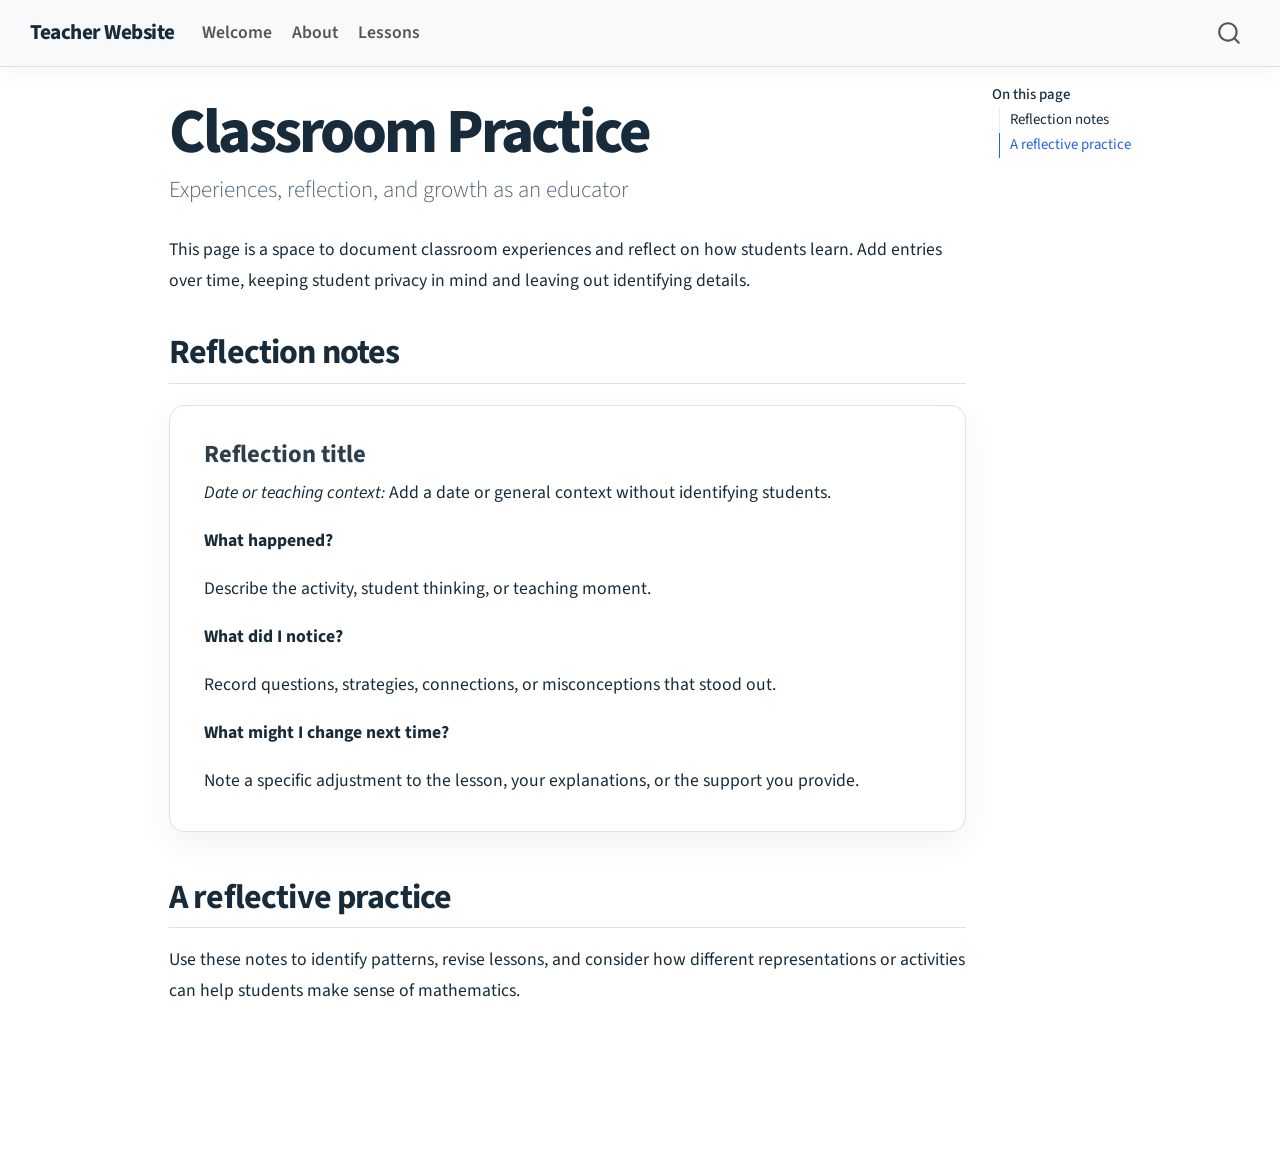
==== commit 52a983ad: "Publish updated teaching portfolio site" ====
--- a/classroom.html
+++ b/classroom.html
@@ -108,14 +108,6 @@
     <a class="nav-link" href="./lessons.html"> 
 <span class="menu-text">Lessons</span></a>
   </li>  
-  <li class="nav-item">
-    <a class="nav-link active" href="./classroom.html" aria-current="page"> 
-<span class="menu-text">Classroom</span></a>
-  </li>  
-  <li class="nav-item">
-    <a class="nav-link" href="./resources.html"> 
-<span class="menu-text">Resources</span></a>
-  </li>  
 </ul>
           </div> <!-- /navcollapse -->
             <div class="quarto-navbar-tools">
--- a/styles.css
+++ b/styles.css
@@ -61,6 +61,196 @@
   padding-bottom: 3rem;
 }
 
+/* Searchable lesson-card dashboard */
+.lesson-dashboard {
+  width: 100%;
+  max-width: 1440px;
+  margin: 1.5rem auto 2.5rem;
+}
+
+.lesson-search {
+  max-width: 680px;
+  margin: 0 0 1.5rem;
+}
+
+.lesson-search label {
+  display: block;
+  margin-bottom: 0.4rem;
+  color: var(--portfolio-ink);
+  font-weight: 700;
+}
+
+.lesson-search input {
+  display: block;
+  width: 100%;
+  min-height: 3rem;
+  padding: 0.65rem 0.85rem;
+  border: 1px solid var(--portfolio-line);
+  border-radius: 0.55rem;
+  background: var(--portfolio-white);
+  color: var(--portfolio-ink);
+}
+
+.lesson-search input:focus-visible {
+  border-color: var(--portfolio-blue);
+  outline: 3px solid color-mix(in srgb, var(--portfolio-blue) 20%, transparent);
+  outline-offset: 1px;
+}
+
+.lesson-search-help,
+.lesson-search-status {
+  margin: 0.4rem 0 0;
+  color: var(--portfolio-muted);
+  font-size: 0.92rem;
+}
+
+.lesson-search-status {
+  margin: 1.1rem 0 0.75rem;
+}
+
+.lesson-grid {
+  display: grid;
+  grid-template-columns: repeat(3, minmax(0, 1fr));
+  gap: 1.25rem;
+  align-items: stretch;
+}
+
+.lesson-card {
+  display: flex;
+  min-width: 0;
+  flex-direction: column;
+  overflow: hidden;
+  border: 1px solid var(--portfolio-line);
+  border-radius: 0.85rem;
+  background: var(--portfolio-white);
+  box-shadow: 0 5px 18px rgb(23 43 58 / 7%);
+  color: inherit;
+  text-decoration: none;
+  transition: box-shadow 150ms ease, transform 150ms ease;
+}
+
+.lesson-card:hover {
+  transform: translateY(-3px);
+  box-shadow: 0 10px 26px rgb(23 43 58 / 13%);
+  color: inherit;
+  text-decoration: none;
+}
+
+.lesson-card:focus-visible {
+  outline: 3px solid var(--portfolio-blue);
+  outline-offset: 3px;
+  color: inherit;
+  text-decoration: none;
+}
+
+.lesson-card[hidden] {
+  display: none !important;
+}
+
+.lesson-card-thumbnail {
+  display: grid;
+  aspect-ratio: 16 / 9;
+  place-items: center;
+  overflow: hidden;
+  border-bottom: 1px solid var(--portfolio-line);
+  background: #f1f5f4;
+}
+
+.lesson-card-thumbnail img {
+  display: block;
+  width: 100%;
+  height: 100%;
+  object-fit: contain;
+}
+
+.lesson-card-content {
+  display: flex;
+  flex: 1;
+  flex-direction: column;
+  align-items: flex-start;
+  padding: 0.9rem 1rem 1rem;
+}
+
+.lesson-card-subject {
+  margin: 0 0 0.4rem;
+  color: var(--portfolio-blue);
+  font-size: 0.82rem;
+  font-weight: 750;
+  letter-spacing: 0.045em;
+  text-transform: uppercase;
+}
+
+.lesson-card h2 {
+  margin: 0 0 0.75rem;
+  color: var(--portfolio-ink);
+  font-size: clamp(1.05rem, 1.25vw, 1.2rem);
+  font-weight: 750;
+  line-height: 1.3;
+}
+
+.lesson-card-dates {
+  width: 100%;
+  margin-top: auto;
+  padding-top: 0.8rem;
+  border-top: 1px solid var(--portfolio-line);
+}
+
+.lesson-card-dates p {
+  display: flex;
+  flex-wrap: wrap;
+  justify-content: space-between;
+  gap: 0.25rem 0.75rem;
+  margin: 0;
+  color: var(--portfolio-muted);
+  font-size: 0.9rem;
+  line-height: 1.5;
+}
+
+.lesson-card-dates p + p {
+  margin-top: 0.2rem;
+}
+
+.lesson-card-dates time {
+  color: var(--portfolio-ink);
+  font-variant-numeric: tabular-nums;
+}
+
+.lesson-card-action {
+  margin-top: 1rem;
+  color: var(--portfolio-blue);
+  font-weight: 750;
+}
+
+.lesson-search-empty {
+  margin: 1rem 0;
+  padding: 1rem;
+  border: 1px dashed var(--portfolio-line);
+  border-radius: 0.65rem;
+  color: var(--portfolio-muted);
+}
+
+@media (max-width: 900px) {
+  .lesson-grid {
+    grid-template-columns: repeat(2, minmax(0, 1fr));
+  }
+}
+
+@media (max-width: 575.98px) {
+  .lesson-grid {
+    grid-template-columns: 1fr;
+  }
+}
+
+@media (prefers-reduced-motion: reduce) {
+  .lesson-card {
+    transition: none;
+  }
+
+  .lesson-card:hover {
+    transform: none;
+  }
+}
+
 main.content h2 {
   margin-top: 2.6rem;
   color: var(--portfolio-ink);
@@ -394,6 +584,18 @@
   accent-color: #c74343;
 }
 
+.dilation-scale-control input[type="range"] {
+  display: block;
+  width: 100%;
+  accent-color: #c74343;
+}
+
+.dilation-coincident-shape {
+  fill: transparent;
+  stroke-dasharray: 7 4;
+  stroke-width: 3;
+}
+
 .rotation-distance-toggle {
   display: flex;
   align-items: flex-start;
@@ -484,6 +686,35 @@
 
 .rotated-distance-guide {
   stroke: #c74343;
+}
+
+.local-original-distance-guide {
+  stroke: var(--portfolio-blue-dark);
+}
+
+.local-rotated-distance-guide {
+  stroke: #c74343;
+}
+
+.rotation-local-axis {
+  stroke: var(--portfolio-blue-dark);
+  stroke-width: 2;
+  stroke-dasharray: 8 5;
+  opacity: 0.9;
+  pointer-events: none;
+}
+
+.rotation-local-axis-label {
+  fill: var(--portfolio-blue-dark);
+  font-family: "STIX Two Math", "Cambria Math", "Times New Roman", serif;
+  font-size: calc(19px * var(--rotation-text-scale, 1));
+  font-style: italic;
+  font-weight: 600;
+  paint-order: stroke;
+  stroke: var(--portfolio-white);
+  stroke-width: 3px;
+  stroke-linejoin: round;
+  pointer-events: none;
 }
 
 .rotation-point-controls {
